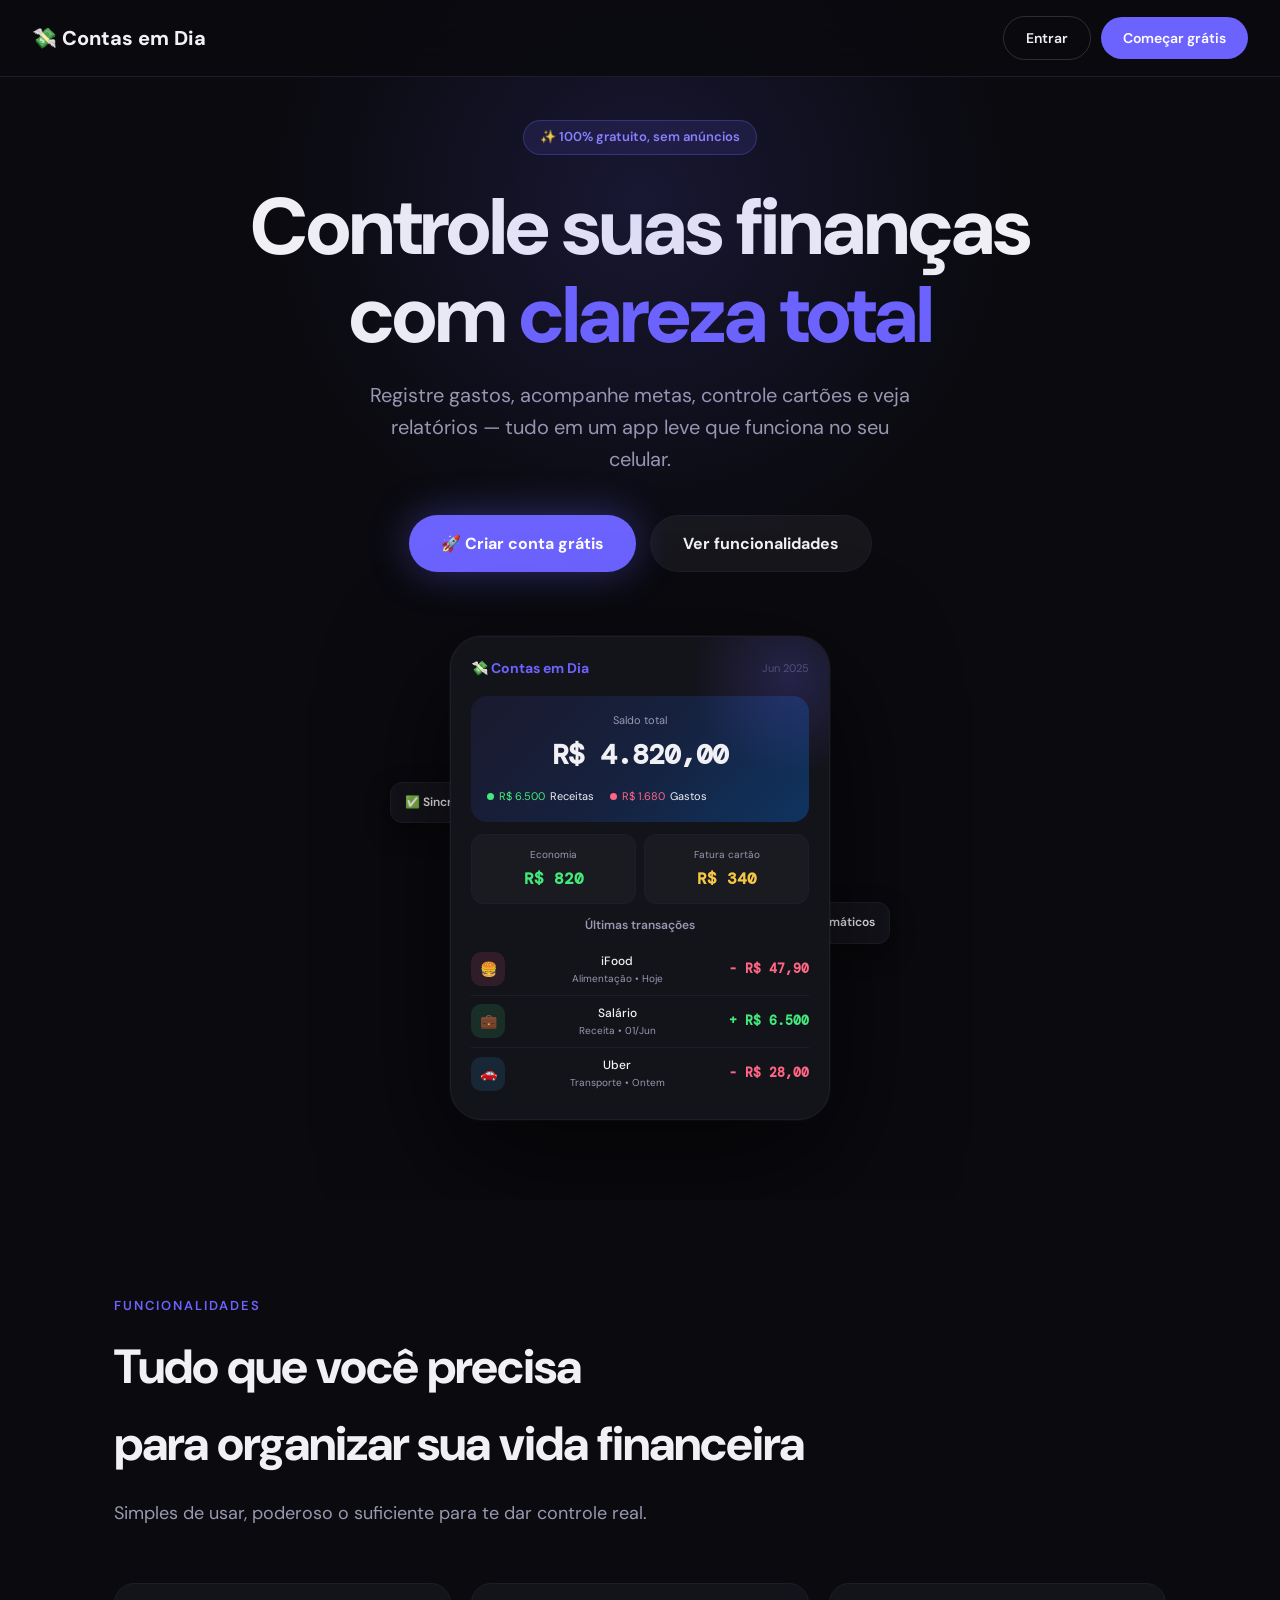
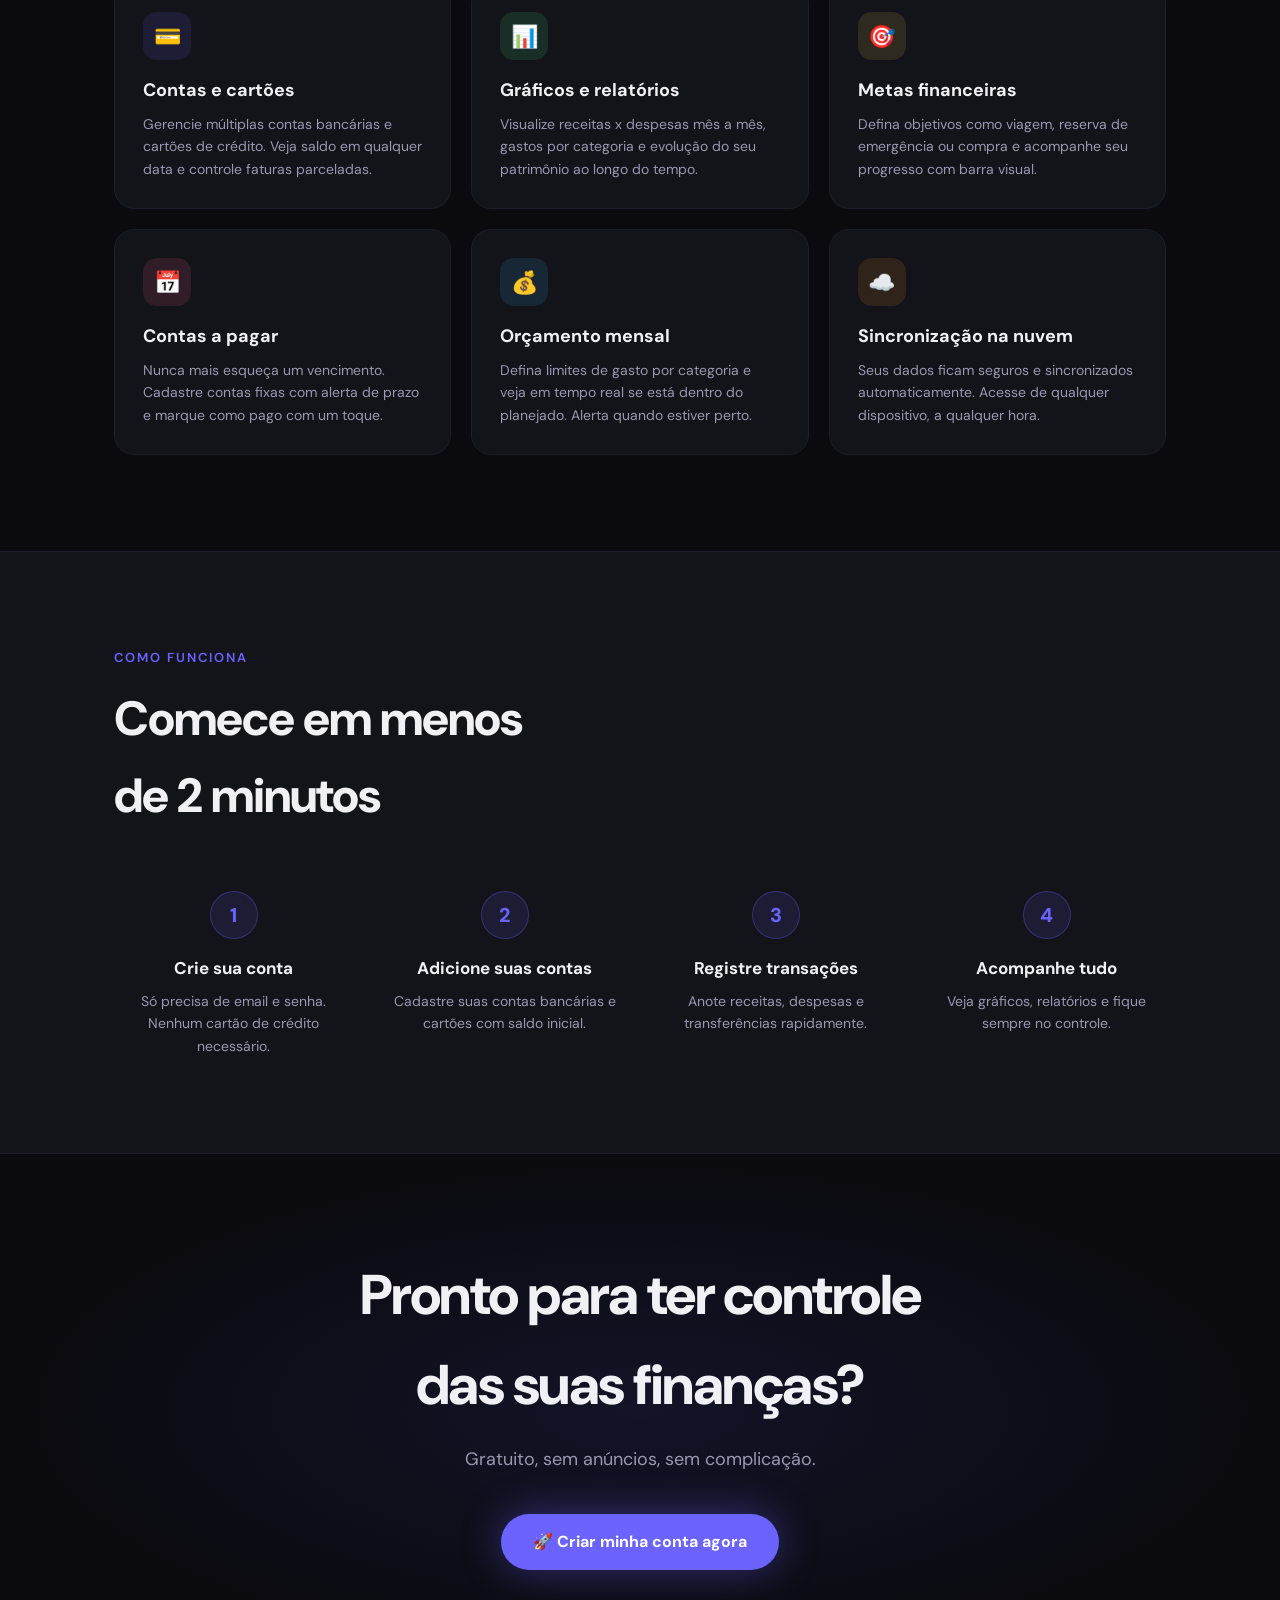
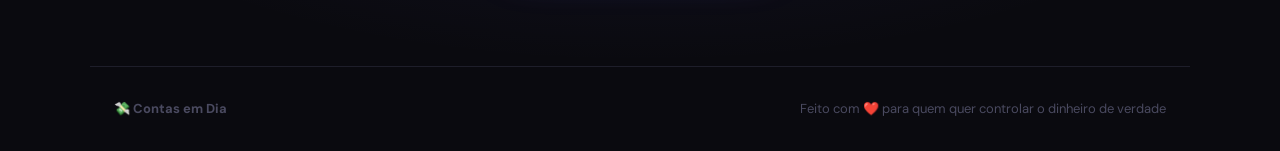
==== index.html @ 9d65d0c4 "Add files via upload" ====
<!DOCTYPE html>
<html lang="pt-BR">
<head>
<meta charset="UTF-8">
<meta name="viewport" content="width=device-width, initial-scale=1.0">
<link rel="manifest" href="manifest.json">
<link rel="stylesheet" href="views/style-index.css">
<title>Contas em Dia — Suas finanças, simples e claras</title>
<link href="https://fonts.googleapis.com/css2?family=DM+Sans:wght@300;400;500;600;700;800&family=DM+Mono:wght@400;500&display=swap" rel="stylesheet">
</head>
<body>

<!-- NAV -->
<nav>
  <a class="nav-logo" href="#">💸 Contas em Dia</a>
  <div style="display:flex;gap:10px;align-items:center">
    <a class="nav-cta" href="app.html" style="background:transparent;border:1px solid rgba(255,255,255,0.15);color:var(--text)">Entrar</a>
    <a class="nav-cta" href="app.html">Começar grátis</a>
  </div>
</nav>

<!-- HERO -->
<section class="hero">
  <div class="hero-badge">✨ 100% gratuito, sem anúncios</div>
  <h1>Controle suas finanças<br>com <span class="accent">clareza total</span></h1>
  <p>Registre gastos, acompanhe metas, controle cartões e veja relatórios — tudo em um app leve que funciona no seu celular.</p>
  <div class="hero-actions">
    <a class="btn-hero btn-hero-primary" href="app.html">🚀 Criar conta grátis</a>
    <button class="btn-hero btn-hero-secondary" id="btnInstall" style="display:none" onclick="installApp()">📲 Instalar app</button>
    <a class="btn-hero btn-hero-secondary" href="#features">Ver funcionalidades</a>
  </div>

  <div class="mockup-wrap">
    <div class="float-badge float-badge-1">✅ Sincronizado na nuvem</div>
    <div class="float-badge float-badge-2">📊 Relatórios automáticos</div>
    <div class="mockup">
      <div class="mockup-topbar">
        <span class="mockup-logo">💸 Contas em Dia</span>
        <span style="font-size:11px;color:var(--text3)">Jun 2025</span>
      </div>
      <div class="mockup-balance">
        <div class="mockup-label">Saldo total</div>
        <div class="mockup-value">R$ 4.820,00</div>
        <div class="mockup-sub">
          <div class="mockup-sub-item"><div class="dot" style="background:var(--green)"></div><span style="color:var(--green)">R$ 6.500</span> Receitas</div>
          <div class="mockup-sub-item"><div class="dot" style="background:var(--red)"></div><span style="color:var(--red)">R$ 1.680</span> Gastos</div>
        </div>
      </div>
      <div class="mockup-grid">
        <div class="mockup-card">
          <div class="mockup-card-label">Economia</div>
          <div class="mockup-card-value" style="color:var(--green)">R$ 820</div>
        </div>
        <div class="mockup-card">
          <div class="mockup-card-label">Fatura cartão</div>
          <div class="mockup-card-value" style="color:var(--yellow)">R$ 340</div>
        </div>
      </div>
      <div style="font-size:12px;font-weight:600;margin-bottom:8px;color:var(--text2)">Últimas transações</div>
      <div class="mockup-item">
        <div class="mockup-icon" style="background:rgba(255,101,132,0.12)">🍔</div>
        <div class="mockup-item-info"><div class="mockup-item-name">iFood</div><div class="mockup-item-sub">Alimentação • Hoje</div></div>
        <div class="mockup-item-val" style="color:var(--red)">- R$ 47,90</div>
      </div>
      <div class="mockup-item">
        <div class="mockup-icon" style="background:rgba(67,233,123,0.12)">💼</div>
        <div class="mockup-item-info"><div class="mockup-item-name">Salário</div><div class="mockup-item-sub">Receita • 01/Jun</div></div>
        <div class="mockup-item-val" style="color:var(--green)">+ R$ 6.500</div>
      </div>
      <div class="mockup-item">
        <div class="mockup-icon" style="background:rgba(56,178,247,0.12)">🚗</div>
        <div class="mockup-item-info"><div class="mockup-item-name">Uber</div><div class="mockup-item-sub">Transporte • Ontem</div></div>
        <div class="mockup-item-val" style="color:var(--red)">- R$ 28,00</div>
      </div>
    </div>
  </div>
</section>

<!-- FEATURES -->
<section class="section" id="features">
  <div class="section-label">Funcionalidades</div>
  <div class="section-title">Tudo que você precisa<br>para organizar sua vida financeira</div>
  <div class="section-sub">Simples de usar, poderoso o suficiente para te dar controle real.</div>

  <div class="features-grid">
    <div class="feature-card">
      <div class="feature-icon" style="background:rgba(108,99,255,0.12)">💳</div>
      <h3>Contas e cartões</h3>
      <p>Gerencie múltiplas contas bancárias e cartões de crédito. Veja saldo em qualquer data e controle faturas parceladas.</p>
    </div>
    <div class="feature-card">
      <div class="feature-icon" style="background:rgba(67,233,123,0.12)">📊</div>
      <h3>Gráficos e relatórios</h3>
      <p>Visualize receitas x despesas mês a mês, gastos por categoria e evolução do seu patrimônio ao longo do tempo.</p>
    </div>
    <div class="feature-card">
      <div class="feature-icon" style="background:rgba(247,200,68,0.12)">🎯</div>
      <h3>Metas financeiras</h3>
      <p>Defina objetivos como viagem, reserva de emergência ou compra e acompanhe seu progresso com barra visual.</p>
    </div>
    <div class="feature-card">
      <div class="feature-icon" style="background:rgba(255,101,132,0.12)">📅</div>
      <h3>Contas a pagar</h3>
      <p>Nunca mais esqueça um vencimento. Cadastre contas fixas com alerta de prazo e marque como pago com um toque.</p>
    </div>
    <div class="feature-card">
      <div class="feature-icon" style="background:rgba(56,178,247,0.12)">💰</div>
      <h3>Orçamento mensal</h3>
      <p>Defina limites de gasto por categoria e veja em tempo real se está dentro do planejado. Alerta quando estiver perto.</p>
    </div>
    <div class="feature-card">
      <div class="feature-icon" style="background:rgba(247,151,30,0.12)">☁️</div>
      <h3>Sincronização na nuvem</h3>
      <p>Seus dados ficam seguros e sincronizados automaticamente. Acesse de qualquer dispositivo, a qualquer hora.</p>
    </div>
  </div>
</section>

<!-- HOW IT WORKS -->
<div class="how-section">
  <section class="section">
    <div class="section-label">Como funciona</div>
    <div class="section-title">Comece em menos<br>de 2 minutos</div>
    <div class="how-steps">
      <div class="how-step">
        <div class="step-num">1</div>
        <h3>Crie sua conta</h3>
        <p>Só precisa de email e senha. Nenhum cartão de crédito necessário.</p>
      </div>
      <div class="how-step">
        <div class="step-num">2</div>
        <h3>Adicione suas contas</h3>
        <p>Cadastre suas contas bancárias e cartões com saldo inicial.</p>
      </div>
      <div class="how-step">
        <div class="step-num">3</div>
        <h3>Registre transações</h3>
        <p>Anote receitas, despesas e transferências rapidamente.</p>
      </div>
      <div class="how-step">
        <div class="step-num">4</div>
        <h3>Acompanhe tudo</h3>
        <p>Veja gráficos, relatórios e fique sempre no controle.</p>
      </div>
    </div>
  </section>
</div>

<!-- CTA FINAL -->
<section class="cta-section">
  <h2>Pronto para ter controle<br>das suas finanças?</h2>
  <p>Gratuito, sem anúncios, sem complicação.</p>
  <a class="btn-hero btn-hero-primary" href="app.html" style="display:inline-flex">
    🚀 Criar minha conta agora
  </a>
</section>

<!-- FOOTER -->
<footer>
  <span>💸 <strong>Contas em Dia</strong></span>
  <span>Feito com ❤️ para quem quer controlar o dinheiro de verdade</span>
</footer>

</body>
<script>
  let deferredPrompt = null;

  window.addEventListener('beforeinstallprompt', (e) => {
    e.preventDefault();
    deferredPrompt = e;
    document.getElementById('btnInstall').style.display = 'inline-flex';
  });

  const installApp = async () => {
    if (!deferredPrompt) return;
    deferredPrompt.prompt();
    const { outcome } = await deferredPrompt.userChoice;
    if (outcome === 'accepted') {
      document.getElementById('btnInstall').style.display = 'none';
    }
    deferredPrompt = null;
  };

  window.addEventListener('appinstalled', () => {
    document.getElementById('btnInstall').style.display = 'none';
    deferredPrompt = null;
  });
</script>
</html>
---- views/style-index.css ----
*, *::before, *::after { box-sizing: border-box; margin: 0; padding: 0; }

:root {
  --bg: #0a0a0f;
  --surface: #13131a;
  --border: #1e1e2a;
  --accent: #6c63ff;
  --accent-light: #8b84ff;
  --green: #43e97b;
  --red: #ff6584;
  --yellow: #f7c844;
  --text: #f0f0f5;
  --text2: #9898b0;
  --text3: #4a4a60;
  --font: 'DM Sans', sans-serif;
  --mono: 'DM Mono', monospace;
}

html { scroll-behavior: smooth; }
body { background: var(--bg); color: var(--text); font-family: var(--font); line-height: 1.6; overflow-x: hidden; }

/* ---- NAV ---- */
nav {
  position: fixed; top: 0; left: 0; right: 0; z-index: 100;
  display: flex; align-items: center; justify-content: space-between;
  padding: 16px 32px;
  background: rgba(10,10,15,0.85); backdrop-filter: blur(20px);
  border-bottom: 1px solid var(--border);
}
.nav-logo { font-size: 20px; font-weight: 800; color: var(--text); display: flex; align-items: center; gap: 8px; text-decoration: none; }
.nav-logo span { color: var(--accent); }
.nav-cta { background: var(--accent); color: #fff; padding: 10px 22px; border-radius: 100px; font-weight: 600; font-size: 14px; text-decoration: none; transition: opacity 0.2s, transform 0.2s; }
.nav-cta:hover { opacity: 0.9; transform: translateY(-1px); }

/* ---- HERO ---- */
.hero {
  min-height: 100vh; display: flex; flex-direction: column; align-items: center; justify-content: center;
  text-align: center; padding: 120px 24px 80px; position: relative; overflow: hidden;
}
.hero::before {
  content: ''; position: absolute; top: -200px; left: 50%; transform: translateX(-50%);
  width: 800px; height: 800px;
  background: radial-gradient(circle, rgba(108,99,255,0.15) 0%, transparent 65%);
  pointer-events: none;
}
.hero-badge {
  display: inline-flex; align-items: center; gap: 6px;
  background: rgba(108,99,255,0.12); border: 1px solid rgba(108,99,255,0.3);
  border-radius: 100px; padding: 6px 16px; font-size: 13px; font-weight: 600; color: var(--accent-light);
  margin-bottom: 28px;
}
.hero h1 {
  font-size: clamp(40px, 7vw, 80px); font-weight: 800; letter-spacing: -2px; line-height: 1.1;
  margin-bottom: 20px; max-width: 800px;
}
.hero h1 .accent { color: var(--accent); }
.hero p {
  font-size: clamp(16px, 2vw, 20px); color: var(--text2); max-width: 560px; margin-bottom: 40px;
}
.hero-actions { display: flex; gap: 14px; flex-wrap: wrap; justify-content: center; }
.btn-hero {
  padding: 15px 32px; border-radius: 100px; font-family: var(--font); font-size: 16px;
  font-weight: 700; cursor: pointer; text-decoration: none; transition: all 0.2s; display: inline-flex; align-items: center; gap: 8px;
}
.btn-hero-primary { background: var(--accent); color: #fff; box-shadow: 0 0 40px rgba(108,99,255,0.4); }
.btn-hero-primary:hover { transform: translateY(-2px); box-shadow: 0 0 60px rgba(108,99,255,0.5); }
.btn-hero-secondary { background: rgba(255,255,255,0.05); color: var(--text); border: 1px solid var(--border); }
.btn-hero-secondary:hover { background: rgba(255,255,255,0.08); }

/* ---- MOCKUP ---- */
.mockup-wrap {
  margin-top: 64px; position: relative; max-width: 380px; width: 100%;
}
.mockup {
  background: var(--surface); border: 1px solid var(--border); border-radius: 32px;
  padding: 20px; box-shadow: 0 40px 120px rgba(0,0,0,0.6), 0 0 0 1px rgba(255,255,255,0.04);
  position: relative; overflow: hidden;
}
.mockup::before {
  content: ''; position: absolute; top: -60px; right: -60px; width: 200px; height: 200px;
  background: radial-gradient(circle, rgba(108,99,255,0.2) 0%, transparent 70%);
}
.mockup-topbar { display: flex; align-items: center; justify-content: space-between; margin-bottom: 16px; }
.mockup-logo { font-size: 14px; font-weight: 700; color: var(--accent); }
.mockup-balance { background: linear-gradient(135deg, #1a1a2e, #16213e, #0f3460); border-radius: 16px; padding: 16px; margin-bottom: 12px; }
.mockup-label { font-size: 11px; color: var(--text2); margin-bottom: 4px; }
.mockup-value { font-size: 28px; font-weight: 700; font-family: var(--mono); letter-spacing: -1px; }
.mockup-sub { display: flex; gap: 16px; margin-top: 10px; }
.mockup-sub-item { display: flex; align-items: center; gap: 5px; font-size: 11px; }
.dot { width: 7px; height: 7px; border-radius: 50%; }
.mockup-grid { display: grid; grid-template-columns: 1fr 1fr; gap: 8px; margin-bottom: 12px; }
.mockup-card { background: rgba(255,255,255,0.03); border: 1px solid var(--border); border-radius: 12px; padding: 12px; }
.mockup-card-label { font-size: 10px; color: var(--text2); margin-bottom: 3px; }
.mockup-card-value { font-size: 16px; font-weight: 700; font-family: var(--mono); }
.mockup-item { display: flex; align-items: center; gap: 10px; padding: 8px 0; border-bottom: 1px solid var(--border); }
.mockup-item:last-child { border-bottom: none; }
.mockup-icon { width: 34px; height: 34px; border-radius: 10px; display: flex; align-items: center; justify-content: center; font-size: 14px; flex-shrink: 0; }
.mockup-item-info { flex: 1; }
.mockup-item-name { font-size: 12px; font-weight: 500; }
.mockup-item-sub { font-size: 10px; color: var(--text2); }
.mockup-item-val { font-size: 13px; font-weight: 700; font-family: var(--mono); }

/* Floating badges */
.float-badge {
  position: absolute; background: var(--surface); border: 1px solid var(--border);
  border-radius: 12px; padding: 10px 14px; font-size: 12px; font-weight: 600;
  box-shadow: 0 8px 24px rgba(0,0,0,0.4); white-space: nowrap;
  animation: float 4s ease-in-out infinite;
}
@keyframes float { 0%,100%{transform:translateY(0)} 50%{transform:translateY(-8px)} }
.float-badge-1 { left: -60px; top: 30%; animation-delay: 0s; }
.float-badge-2 { right: -60px; top: 55%; animation-delay: 1.5s; }

/* ---- FEATURES ---- */
.section { padding: 96px 24px; max-width: 1100px; margin: 0 auto; }
.section-label { font-size: 13px; font-weight: 600; color: var(--accent); text-transform: uppercase; letter-spacing: 2px; margin-bottom: 12px; }
.section-title { font-size: clamp(28px, 4vw, 48px); font-weight: 800; letter-spacing: -1px; margin-bottom: 16px; }
.section-sub { font-size: 18px; color: var(--text2); max-width: 560px; }

.features-grid { display: grid; grid-template-columns: repeat(auto-fit, minmax(300px, 1fr)); gap: 20px; margin-top: 56px; }
.feature-card {
  background: var(--surface); border: 1px solid var(--border); border-radius: 20px; padding: 28px;
  transition: border-color 0.2s, transform 0.2s;
}
.feature-card:hover { border-color: rgba(108,99,255,0.4); transform: translateY(-4px); }
.feature-icon { width: 48px; height: 48px; border-radius: 14px; display: flex; align-items: center; justify-content: center; font-size: 22px; margin-bottom: 16px; }
.feature-card h3 { font-size: 18px; font-weight: 700; margin-bottom: 8px; }
.feature-card p { font-size: 14px; color: var(--text2); line-height: 1.6; }

/* ---- HOW IT WORKS ---- */
.how-section { background: var(--surface); border-top: 1px solid var(--border); border-bottom: 1px solid var(--border); }
.how-steps { display: grid; grid-template-columns: repeat(auto-fit, minmax(220px, 1fr)); gap: 32px; margin-top: 56px; }
.how-step { text-align: center; }
.step-num { width: 48px; height: 48px; border-radius: 50%; background: rgba(108,99,255,0.12); border: 1px solid rgba(108,99,255,0.3); display: flex; align-items: center; justify-content: center; margin: 0 auto 16px; font-size: 20px; font-weight: 800; color: var(--accent); }
.how-step h3 { font-size: 17px; font-weight: 700; margin-bottom: 8px; }
.how-step p { font-size: 14px; color: var(--text2); }

/* ---- CTA FINAL ---- */
.cta-section {
  text-align: center; padding: 96px 24px;
  background: radial-gradient(ellipse at center, rgba(108,99,255,0.1) 0%, transparent 70%);
}
.cta-section h2 { font-size: clamp(32px, 5vw, 56px); font-weight: 800; letter-spacing: -1.5px; margin-bottom: 16px; }
.cta-section p { font-size: 18px; color: var(--text2); margin-bottom: 40px; }

/* ---- FOOTER ---- */
footer {
  border-top: 1px solid var(--border); padding: 32px 24px;
  display: flex; align-items: center; justify-content: space-between; flex-wrap: wrap; gap: 8px;
  max-width: 1100px; margin: 0 auto; font-size: 13px; color: var(--text3);
}

@media (max-width: 640px) {
  nav { padding: 14px 20px; }
  .float-badge-1, .float-badge-2 { display: none; }
  footer { flex-direction: column; gap: 8px; text-align: center; }
}
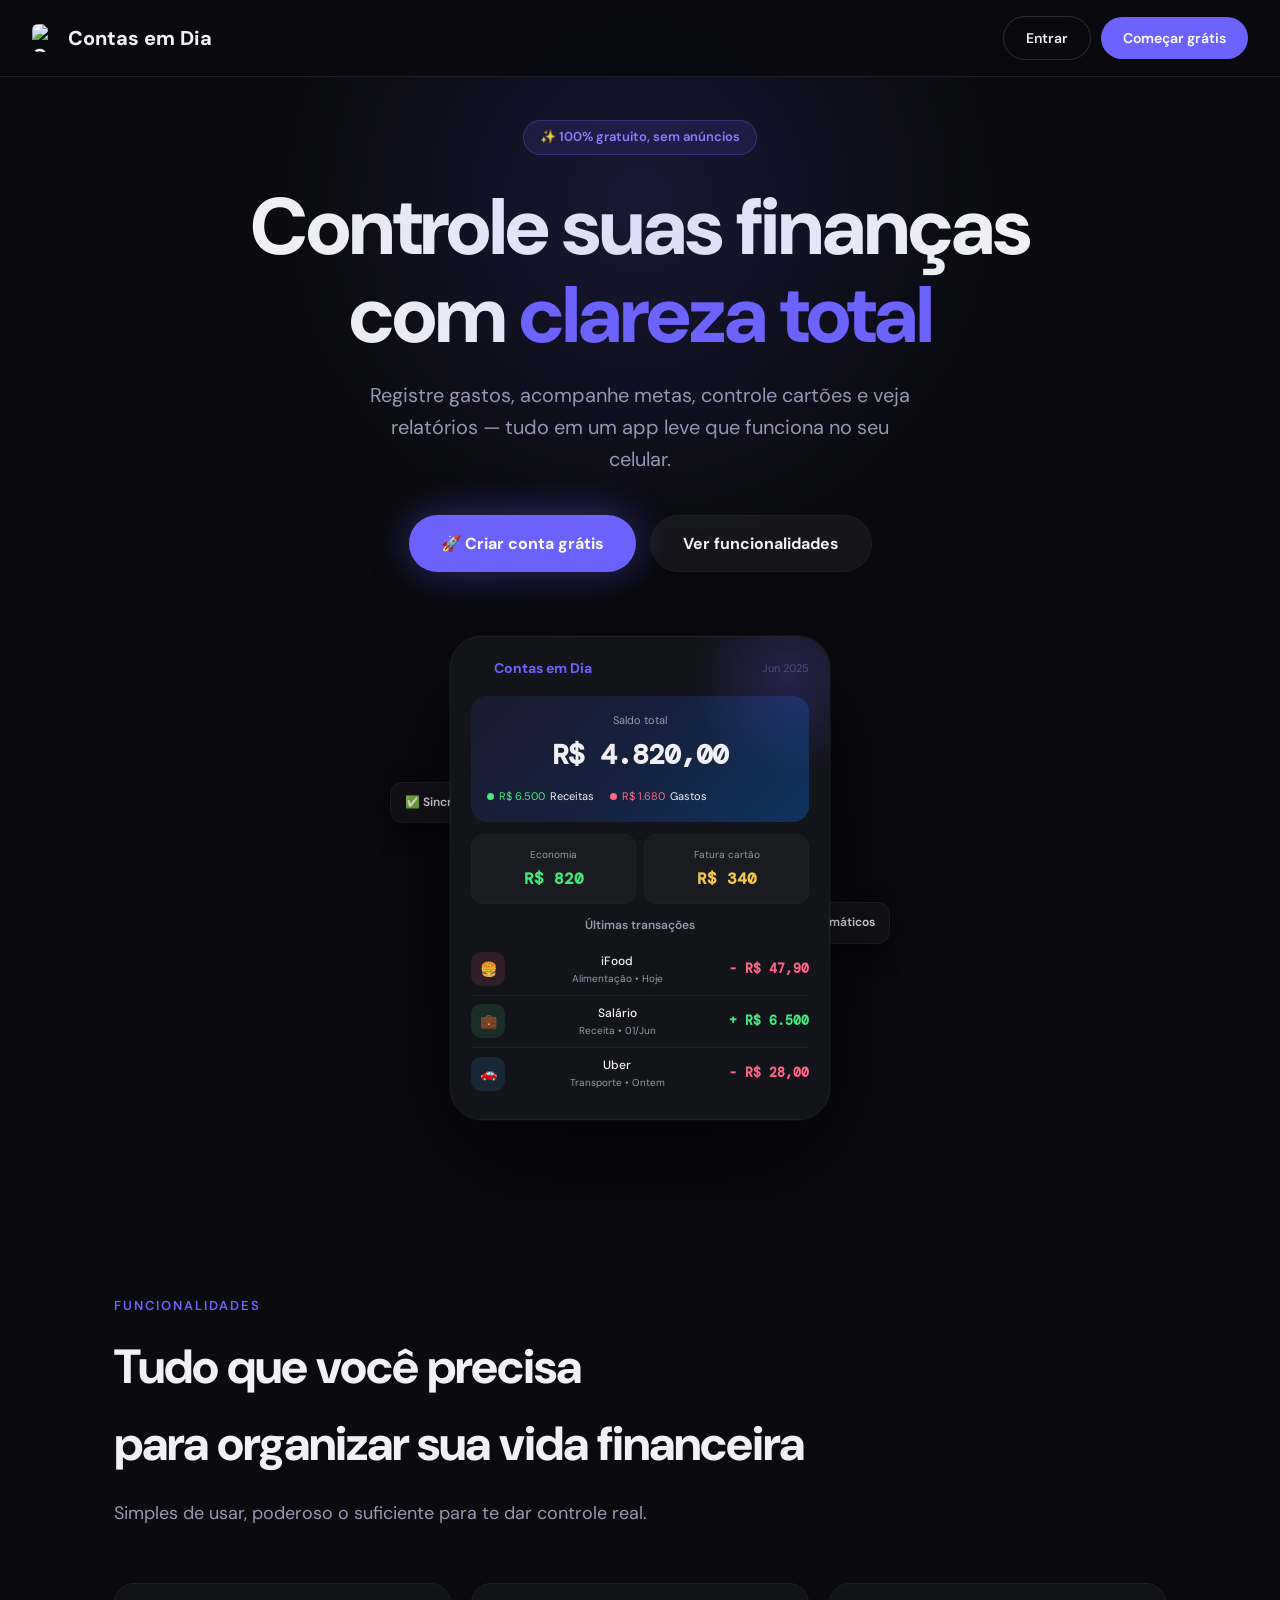
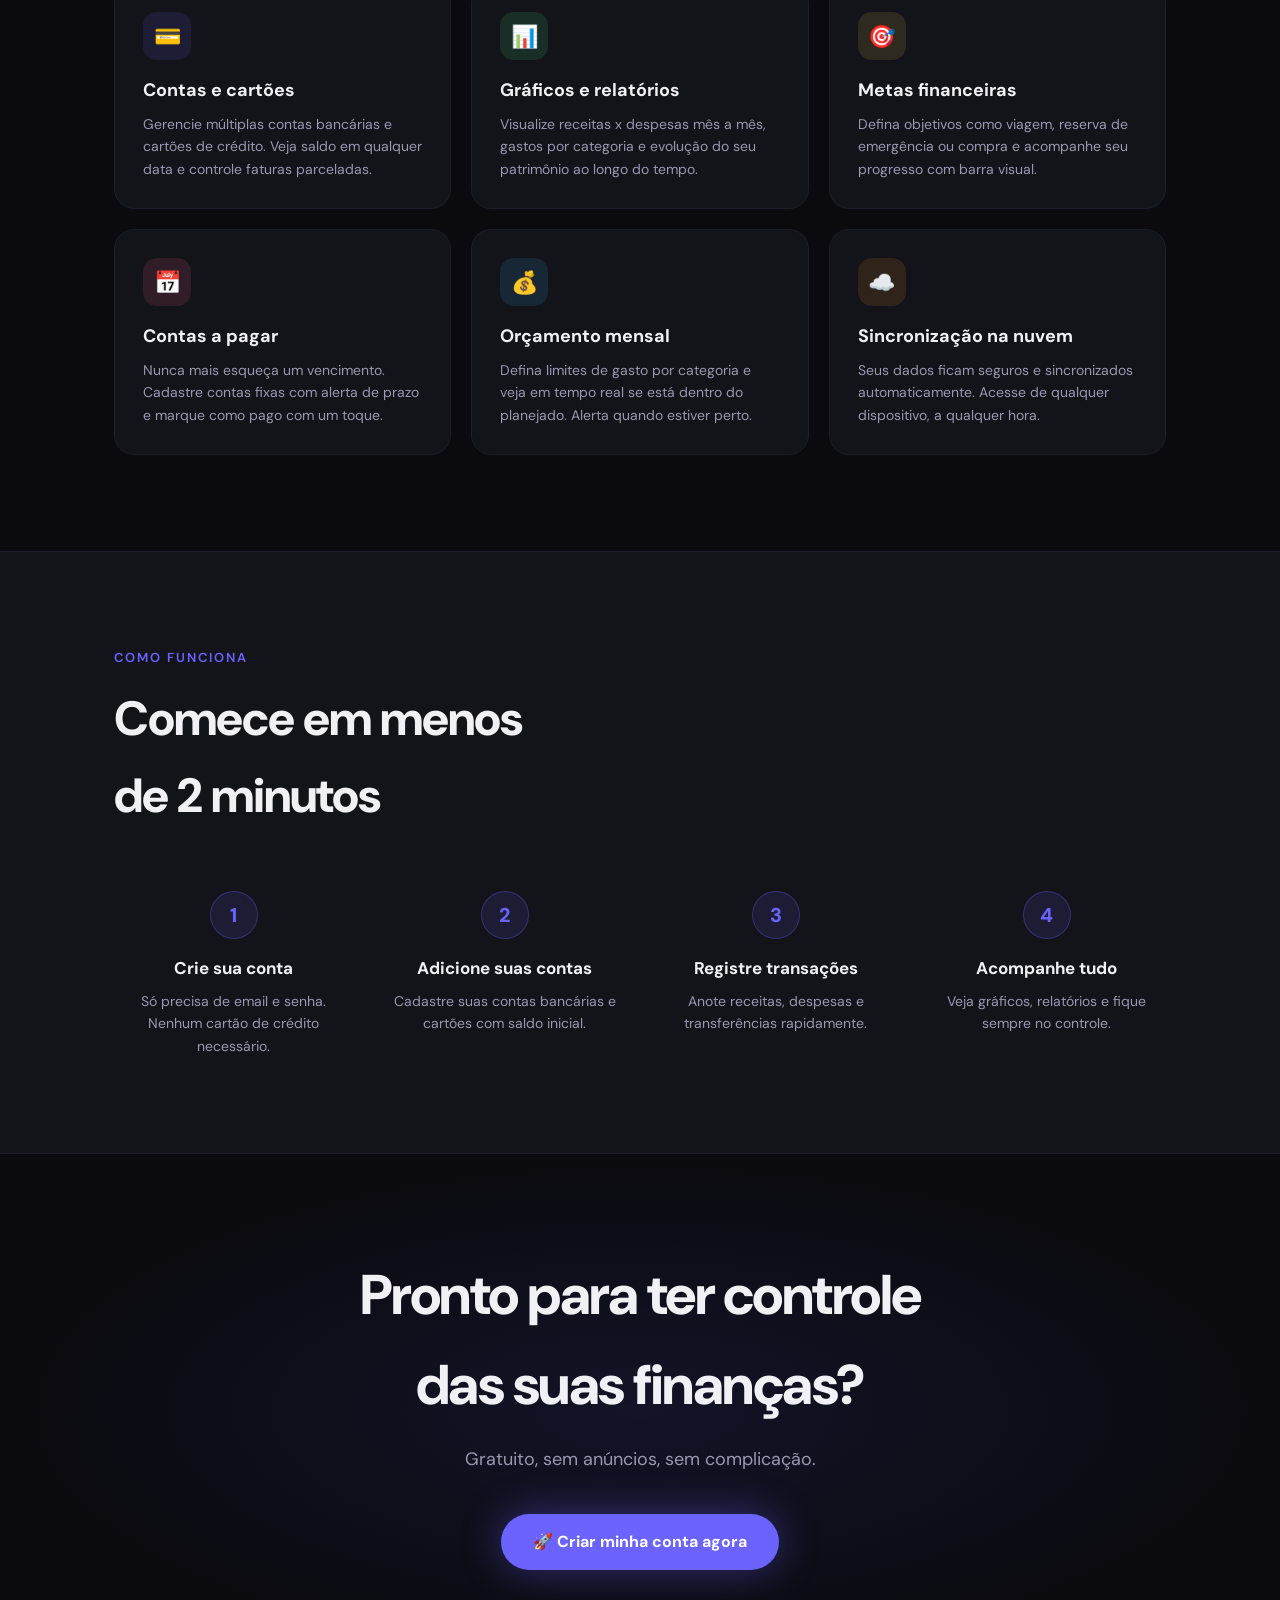
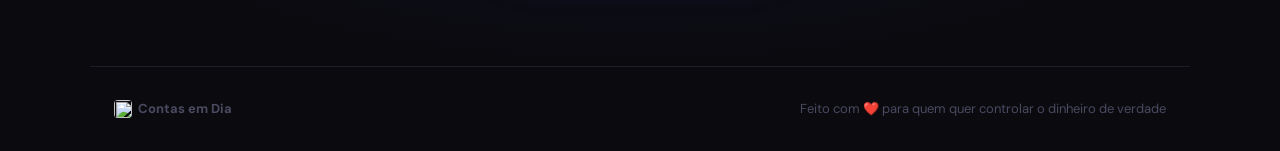
==== commit 1c12c659: "Add files via upload" ====
--- a/index.html
+++ b/index.html
@@ -4,6 +4,10 @@
 <meta charset="UTF-8">
 <meta name="viewport" content="width=device-width, initial-scale=1.0">
 <link rel="manifest" href="manifest.json">
+<link rel="icon" type="image/x-icon" href="views/favicon.ico">
+<link rel="icon" type="image/svg+xml" href="views/favicon.svg">
+<link rel="icon" type="image/png" sizes="96x96" href="views/favicon-96x96.png">
+<link rel="apple-touch-icon" href="views/apple-touch-icon.png">
 <link rel="stylesheet" href="views/style-index.css">
 <title>Contas em Dia — Suas finanças, simples e claras</title>
 <link href="https://fonts.googleapis.com/css2?family=DM+Sans:wght@300;400;500;600;700;800&family=DM+Mono:wght@400;500&display=swap" rel="stylesheet">
@@ -12,7 +16,7 @@
 
 <!-- NAV -->
 <nav>
-  <a class="nav-logo" href="#">💸 Contas em Dia</a>
+  <a class="nav-logo" href="#"><img src="views/favicon-96x96.png" alt="Contas em Dia" style="width:28px;height:28px;border-radius:6px;object-fit:cover"> Contas em Dia</a>
   <div style="display:flex;gap:10px;align-items:center">
     <a class="nav-cta" href="app.html" style="background:transparent;border:1px solid rgba(255,255,255,0.15);color:var(--text)">Entrar</a>
     <a class="nav-cta" href="app.html">Começar grátis</a>
@@ -35,7 +39,7 @@
     <div class="float-badge float-badge-2">📊 Relatórios automáticos</div>
     <div class="mockup">
       <div class="mockup-topbar">
-        <span class="mockup-logo">💸 Contas em Dia</span>
+        <span class="mockup-logo"><img src="views/favicon-96x96.png" alt="" style="width:16px;height:16px;border-radius:4px;object-fit:cover;vertical-align:middle;margin-right:4px"> Contas em Dia</span>
         <span style="font-size:11px;color:var(--text3)">Jun 2025</span>
       </div>
       <div class="mockup-balance">
@@ -157,7 +161,7 @@
 
 <!-- FOOTER -->
 <footer>
-  <span>💸 <strong>Contas em Dia</strong></span>
+  <span><img src="views/favicon-96x96.png" alt="" style="width:18px;height:18px;border-radius:4px;object-fit:cover;vertical-align:middle;margin-right:6px"><strong>Contas em Dia</strong></span>
   <span>Feito com ❤️ para quem quer controlar o dinheiro de verdade</span>
 </footer>
 
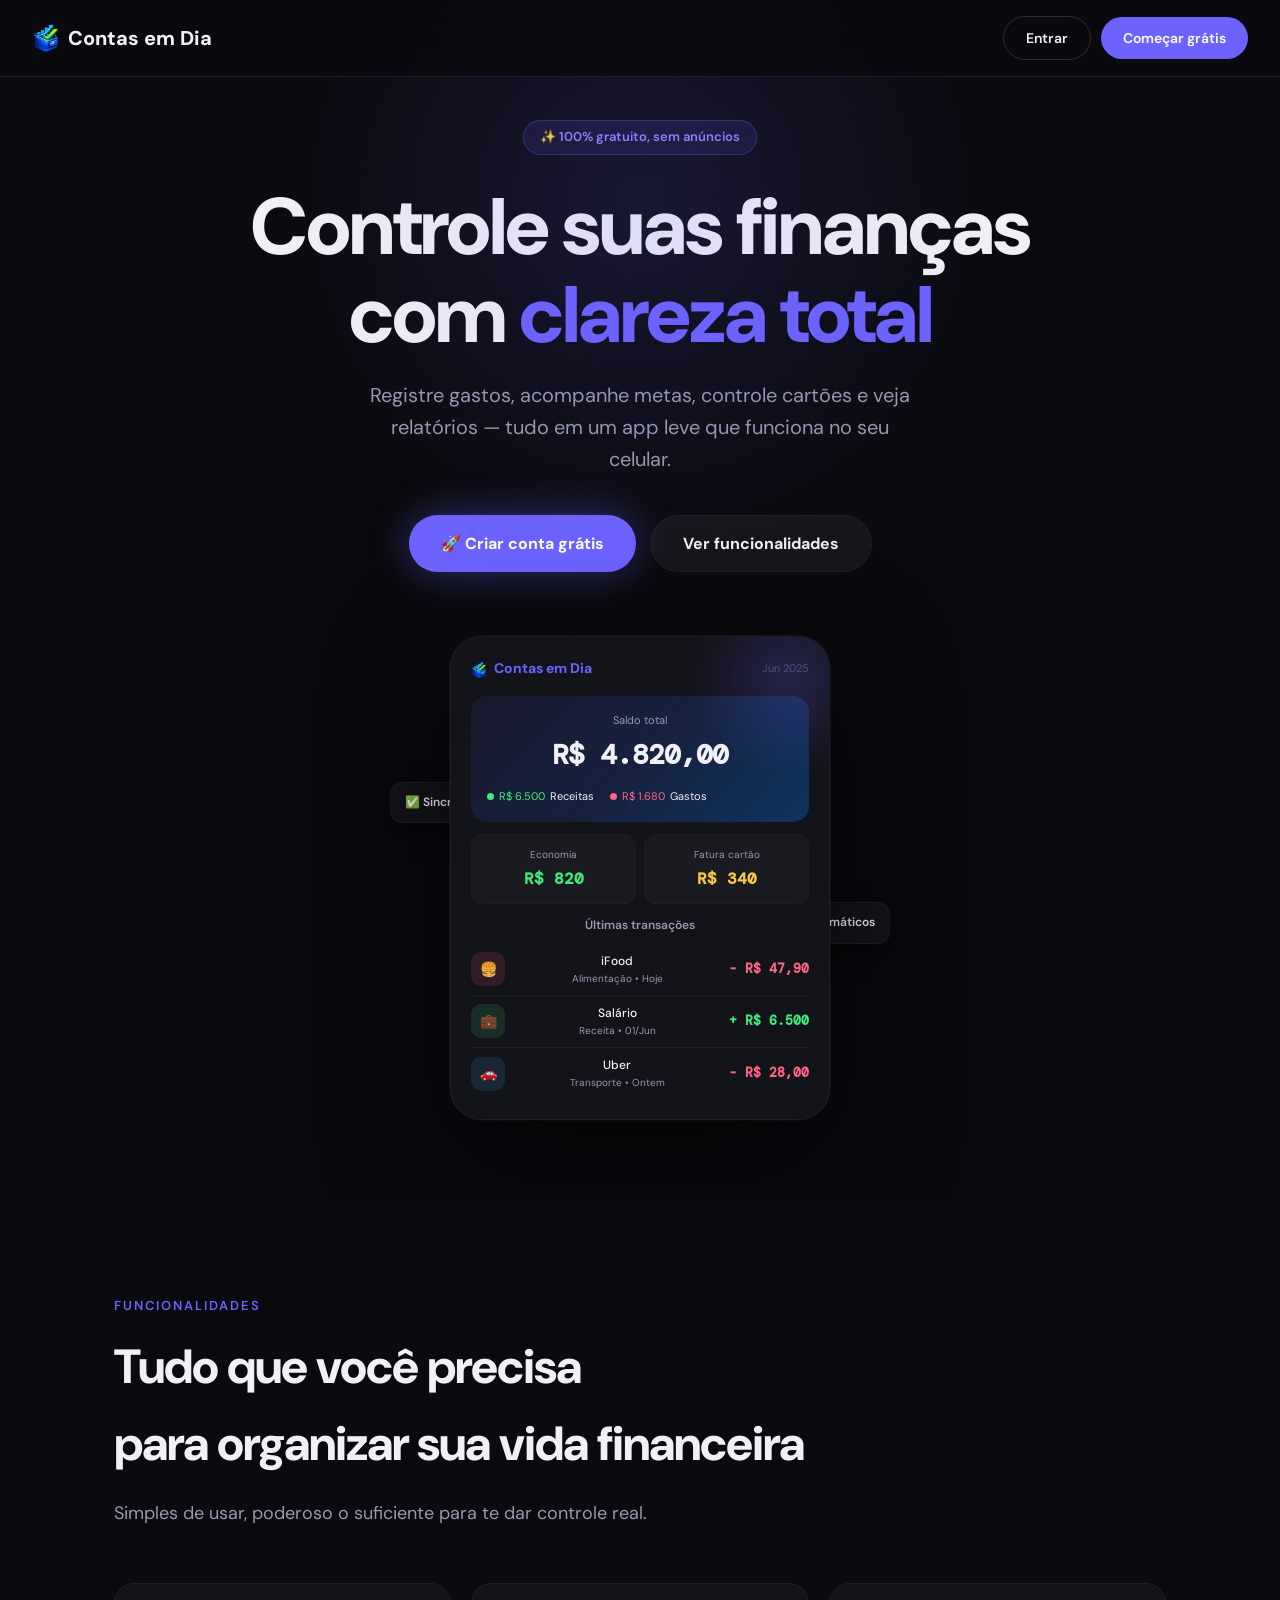
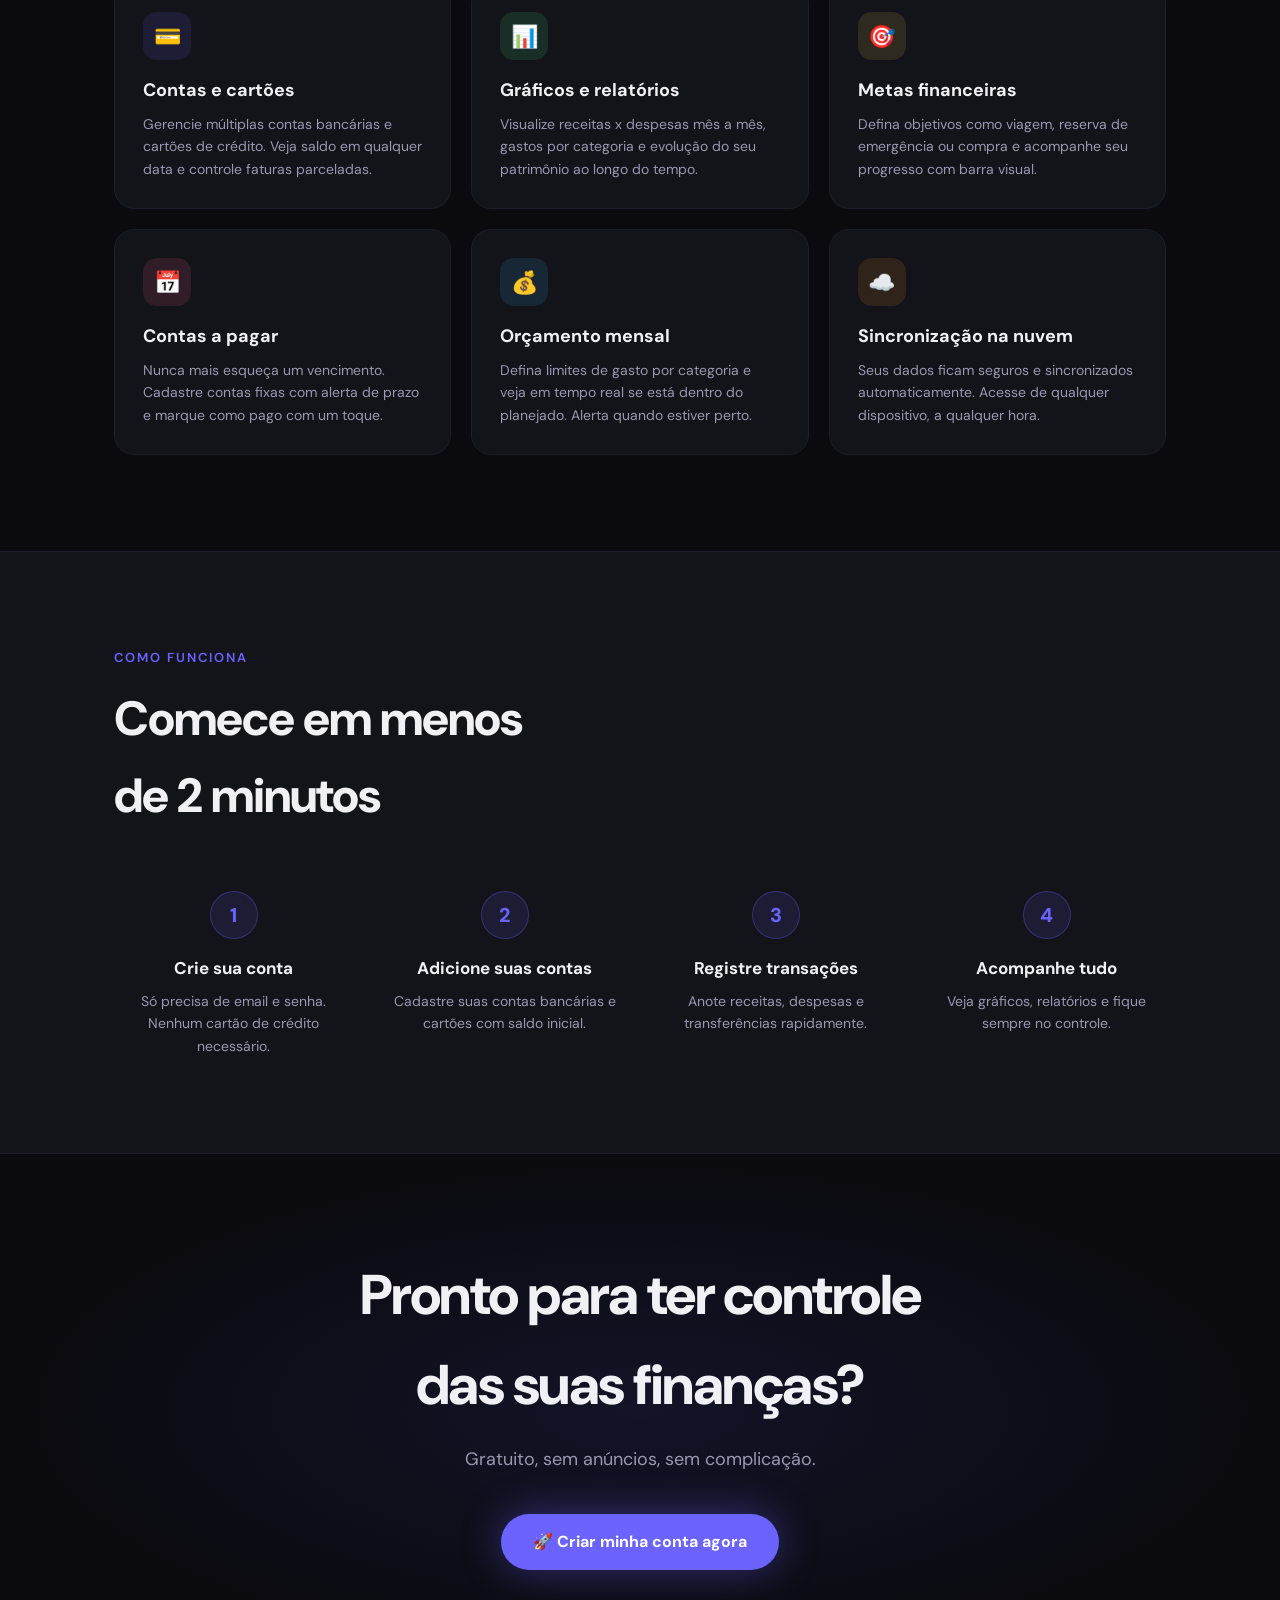
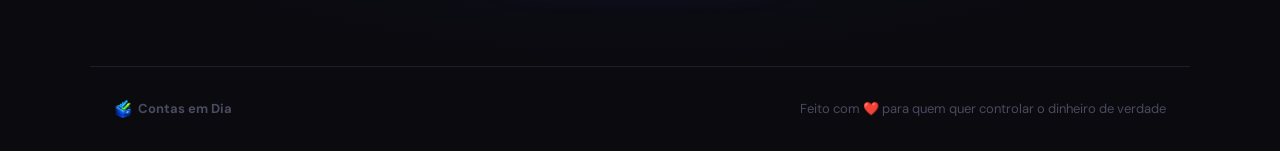
==== commit d76e3dc0: "Add files via upload" ====
--- a/index.html
+++ b/index.html
@@ -16,7 +16,7 @@
 
 <!-- NAV -->
 <nav>
-  <a class="nav-logo" href="#"><img src="views/favicon-96x96.png" alt="Contas em Dia" style="width:28px;height:28px;border-radius:6px;object-fit:cover"> Contas em Dia</a>
+  <a class="nav-logo" href="#"><img src="views/icone.png" alt="Contas em Dia" style="width:28px;height:28px;border-radius:6px;object-fit:cover"> Contas em Dia</a>
   <div style="display:flex;gap:10px;align-items:center">
     <a class="nav-cta" href="app.html" style="background:transparent;border:1px solid rgba(255,255,255,0.15);color:var(--text)">Entrar</a>
     <a class="nav-cta" href="app.html">Começar grátis</a>
@@ -39,7 +39,7 @@
     <div class="float-badge float-badge-2">📊 Relatórios automáticos</div>
     <div class="mockup">
       <div class="mockup-topbar">
-        <span class="mockup-logo"><img src="views/favicon-96x96.png" alt="" style="width:16px;height:16px;border-radius:4px;object-fit:cover;vertical-align:middle;margin-right:4px"> Contas em Dia</span>
+        <span class="mockup-logo"><img src="views/icone.png" alt="" style="width:16px;height:16px;border-radius:4px;object-fit:cover;vertical-align:middle;margin-right:4px"> Contas em Dia</span>
         <span style="font-size:11px;color:var(--text3)">Jun 2025</span>
       </div>
       <div class="mockup-balance">
@@ -161,7 +161,7 @@
 
 <!-- FOOTER -->
 <footer>
-  <span><img src="views/favicon-96x96.png" alt="" style="width:18px;height:18px;border-radius:4px;object-fit:cover;vertical-align:middle;margin-right:6px"><strong>Contas em Dia</strong></span>
+  <span><img src="views/icone.png" alt="" style="width:18px;height:18px;border-radius:4px;object-fit:cover;vertical-align:middle;margin-right:6px"><strong>Contas em Dia</strong></span>
   <span>Feito com ❤️ para quem quer controlar o dinheiro de verdade</span>
 </footer>
 
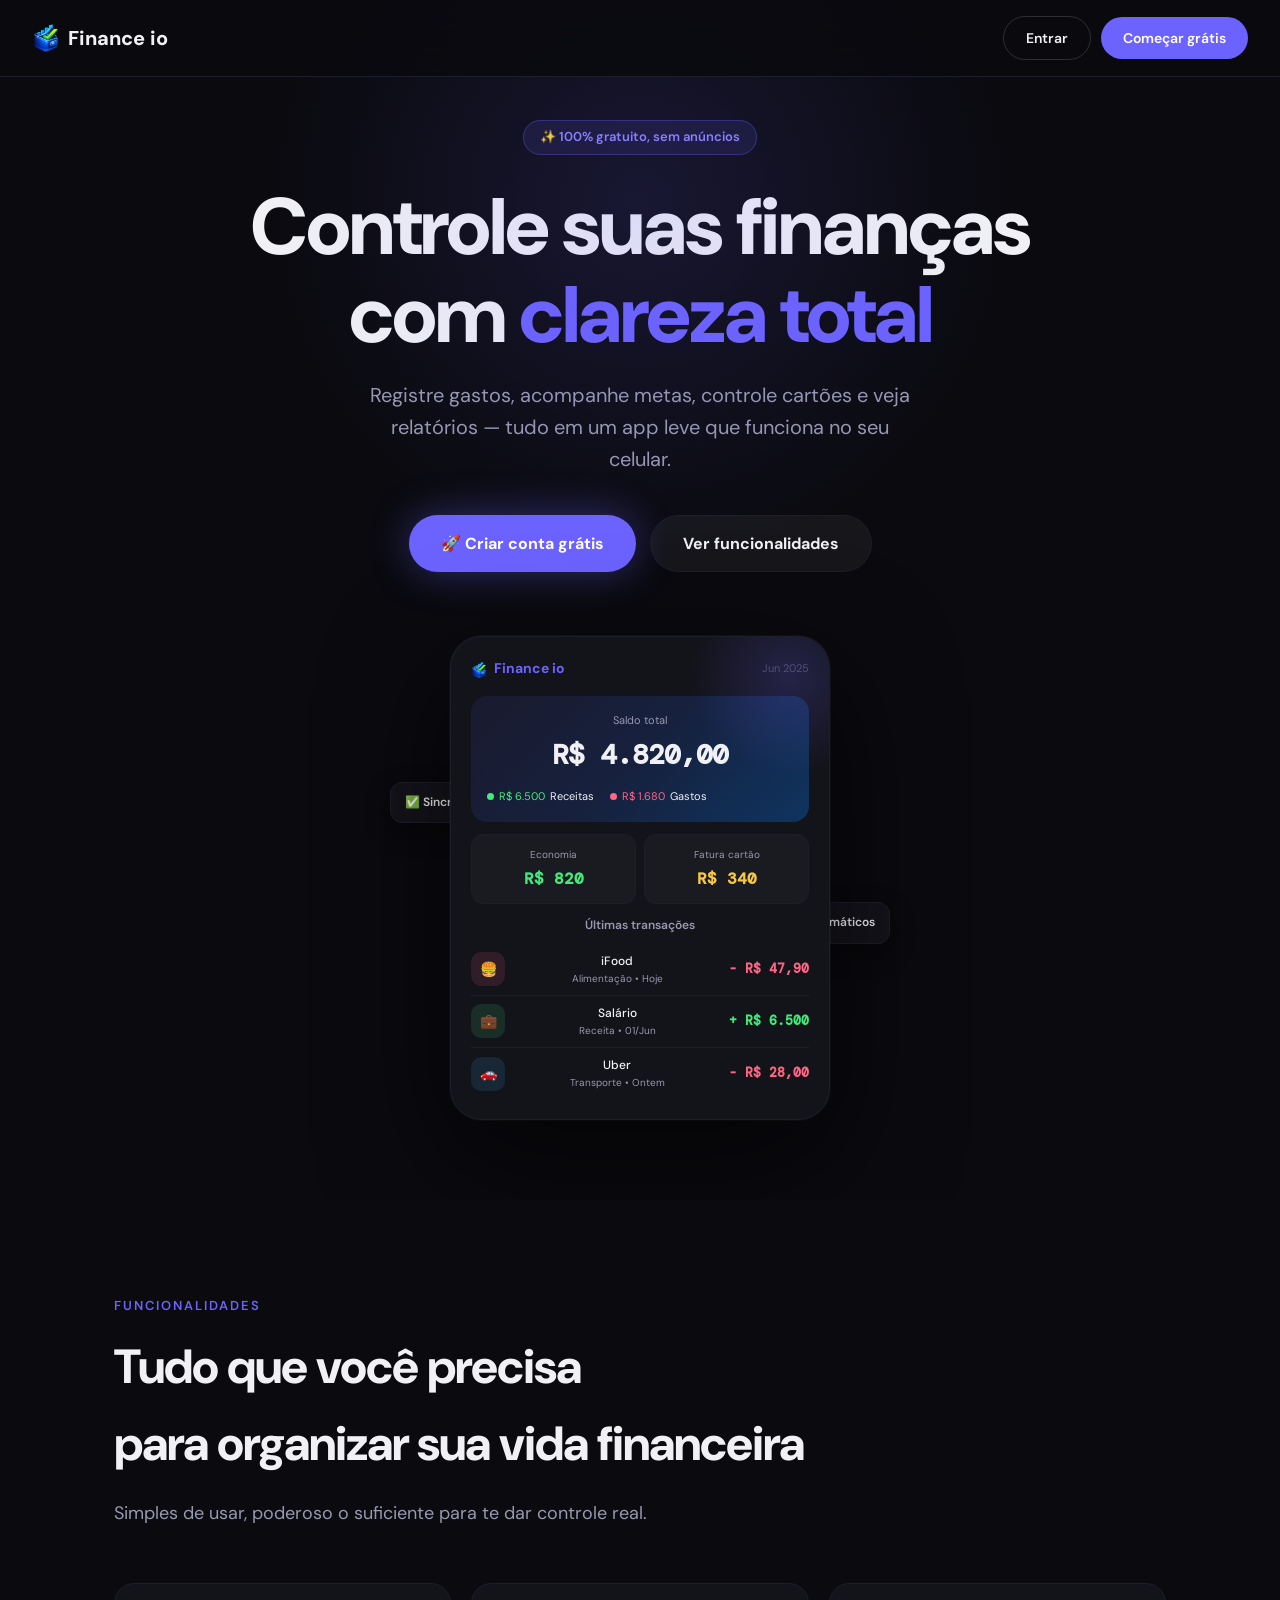
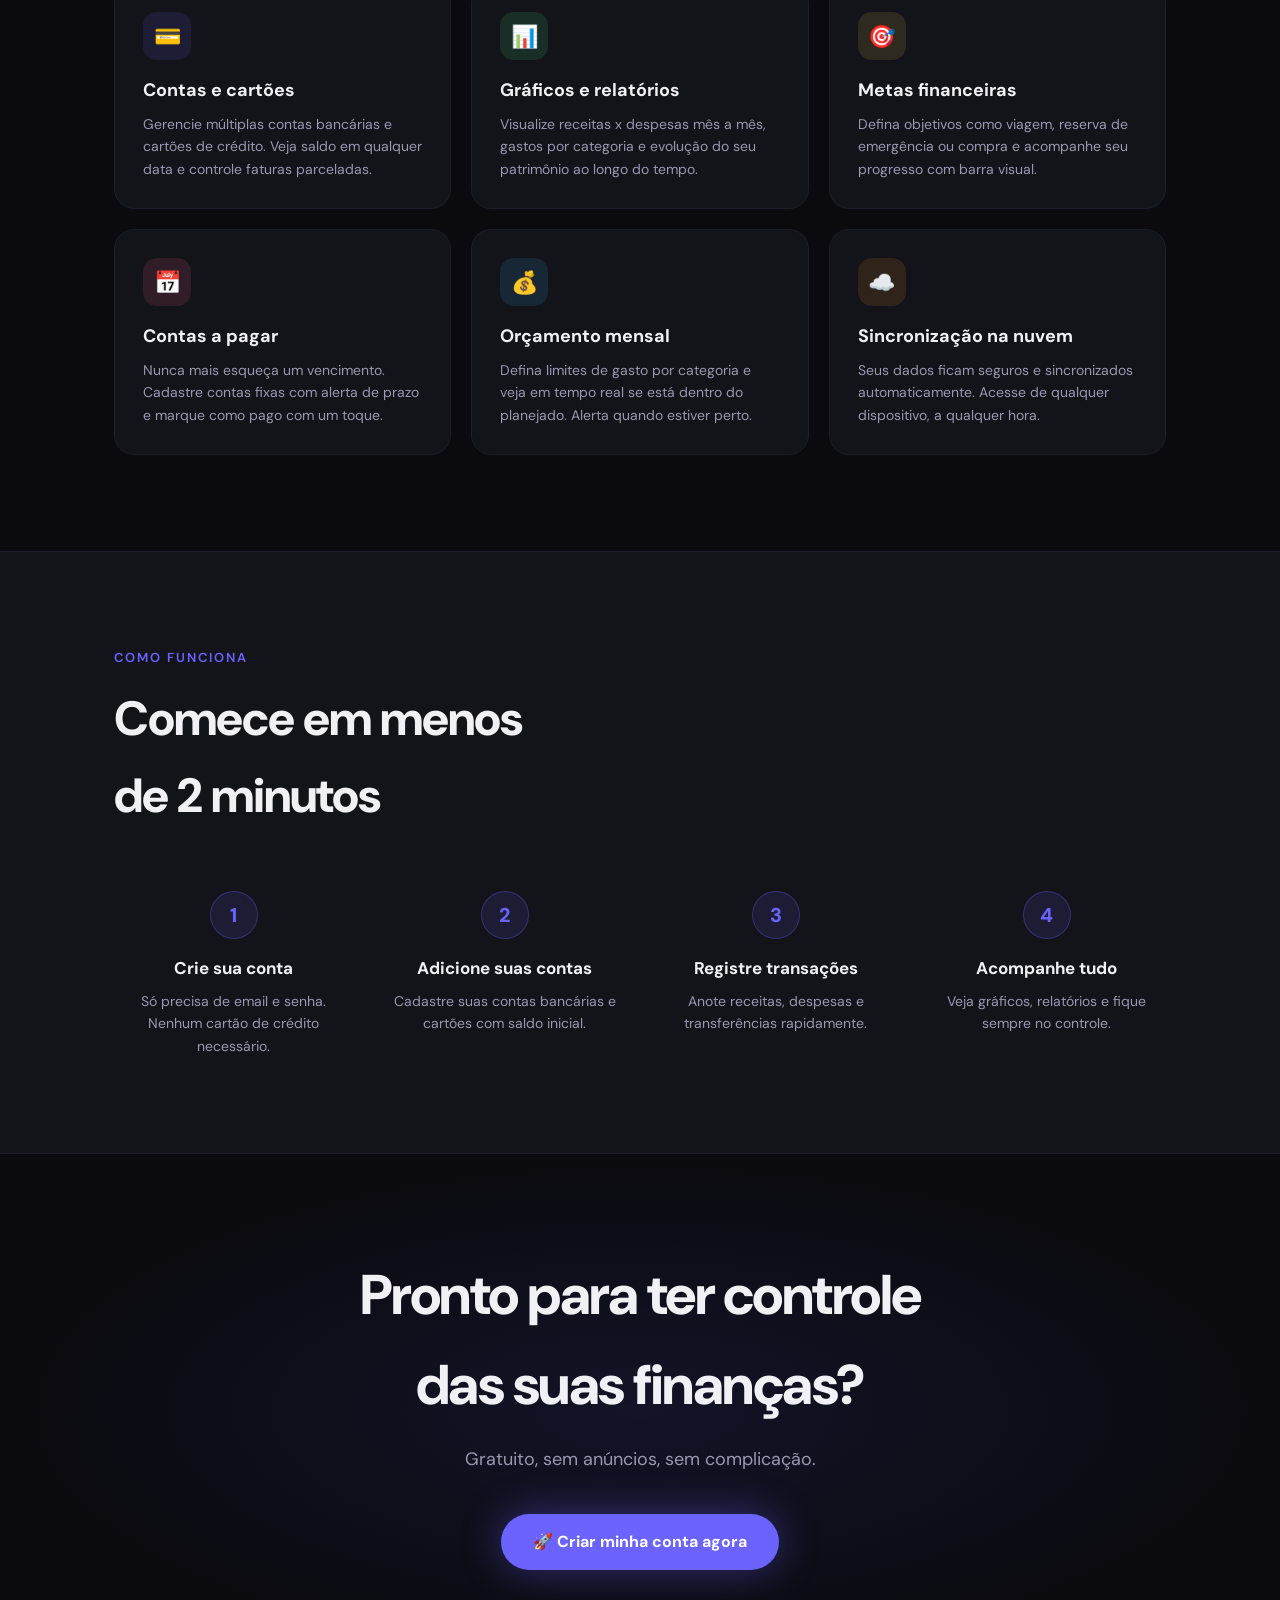
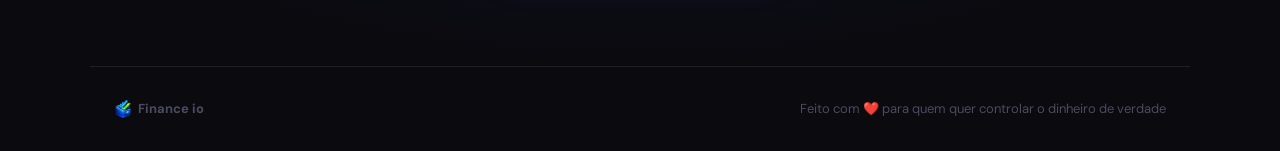
==== commit 4943c198: "Add files via upload" ====
--- a/index.html
+++ b/index.html
@@ -9,14 +9,14 @@
 <link rel="icon" type="image/png" sizes="96x96" href="views/favicon-96x96.png">
 <link rel="apple-touch-icon" href="views/apple-touch-icon.png">
 <link rel="stylesheet" href="views/style-index.css">
-<title>Contas em Dia — Suas finanças, simples e claras</title>
+<title>Finance io — Suas finanças, simples e claras</title>
 <link href="https://fonts.googleapis.com/css2?family=DM+Sans:wght@300;400;500;600;700;800&family=DM+Mono:wght@400;500&display=swap" rel="stylesheet">
 </head>
 <body>
 
 <!-- NAV -->
 <nav>
-  <a class="nav-logo" href="#"><img src="views/icone.png" alt="Contas em Dia" style="width:28px;height:28px;border-radius:6px;object-fit:cover"> Contas em Dia</a>
+  <a class="nav-logo" href="#"><img src="views/icone.png" alt="Finance io" style="width:28px;height:28px;border-radius:6px;object-fit:cover"> Finance io</a>
   <div style="display:flex;gap:10px;align-items:center">
     <a class="nav-cta" href="app.html" style="background:transparent;border:1px solid rgba(255,255,255,0.15);color:var(--text)">Entrar</a>
     <a class="nav-cta" href="app.html">Começar grátis</a>
@@ -39,7 +39,7 @@
     <div class="float-badge float-badge-2">📊 Relatórios automáticos</div>
     <div class="mockup">
       <div class="mockup-topbar">
-        <span class="mockup-logo"><img src="views/icone.png" alt="" style="width:16px;height:16px;border-radius:4px;object-fit:cover;vertical-align:middle;margin-right:4px"> Contas em Dia</span>
+        <span class="mockup-logo"><img src="views/icone.png" alt="" style="width:16px;height:16px;border-radius:4px;object-fit:cover;vertical-align:middle;margin-right:4px"> Finance io</span>
         <span style="font-size:11px;color:var(--text3)">Jun 2025</span>
       </div>
       <div class="mockup-balance">
@@ -161,33 +161,10 @@
 
 <!-- FOOTER -->
 <footer>
-  <span><img src="views/icone.png" alt="" style="width:18px;height:18px;border-radius:4px;object-fit:cover;vertical-align:middle;margin-right:6px"><strong>Contas em Dia</strong></span>
+  <span><img src="views/icone.png" alt="" style="width:18px;height:18px;border-radius:4px;object-fit:cover;vertical-align:middle;margin-right:6px"><strong>Finance io</strong></span>
   <span>Feito com ❤️ para quem quer controlar o dinheiro de verdade</span>
 </footer>
 
 </body>
-<script>
-  let deferredPrompt = null;
-
-  window.addEventListener('beforeinstallprompt', (e) => {
-    e.preventDefault();
-    deferredPrompt = e;
-    document.getElementById('btnInstall').style.display = 'inline-flex';
-  });
-
-  const installApp = async () => {
-    if (!deferredPrompt) return;
-    deferredPrompt.prompt();
-    const { outcome } = await deferredPrompt.userChoice;
-    if (outcome === 'accepted') {
-      document.getElementById('btnInstall').style.display = 'none';
-    }
-    deferredPrompt = null;
-  };
-
-  window.addEventListener('appinstalled', () => {
-    document.getElementById('btnInstall').style.display = 'none';
-    deferredPrompt = null;
-  });
-</script>
+<script src="scripts/index.js"></script>
 </html>
